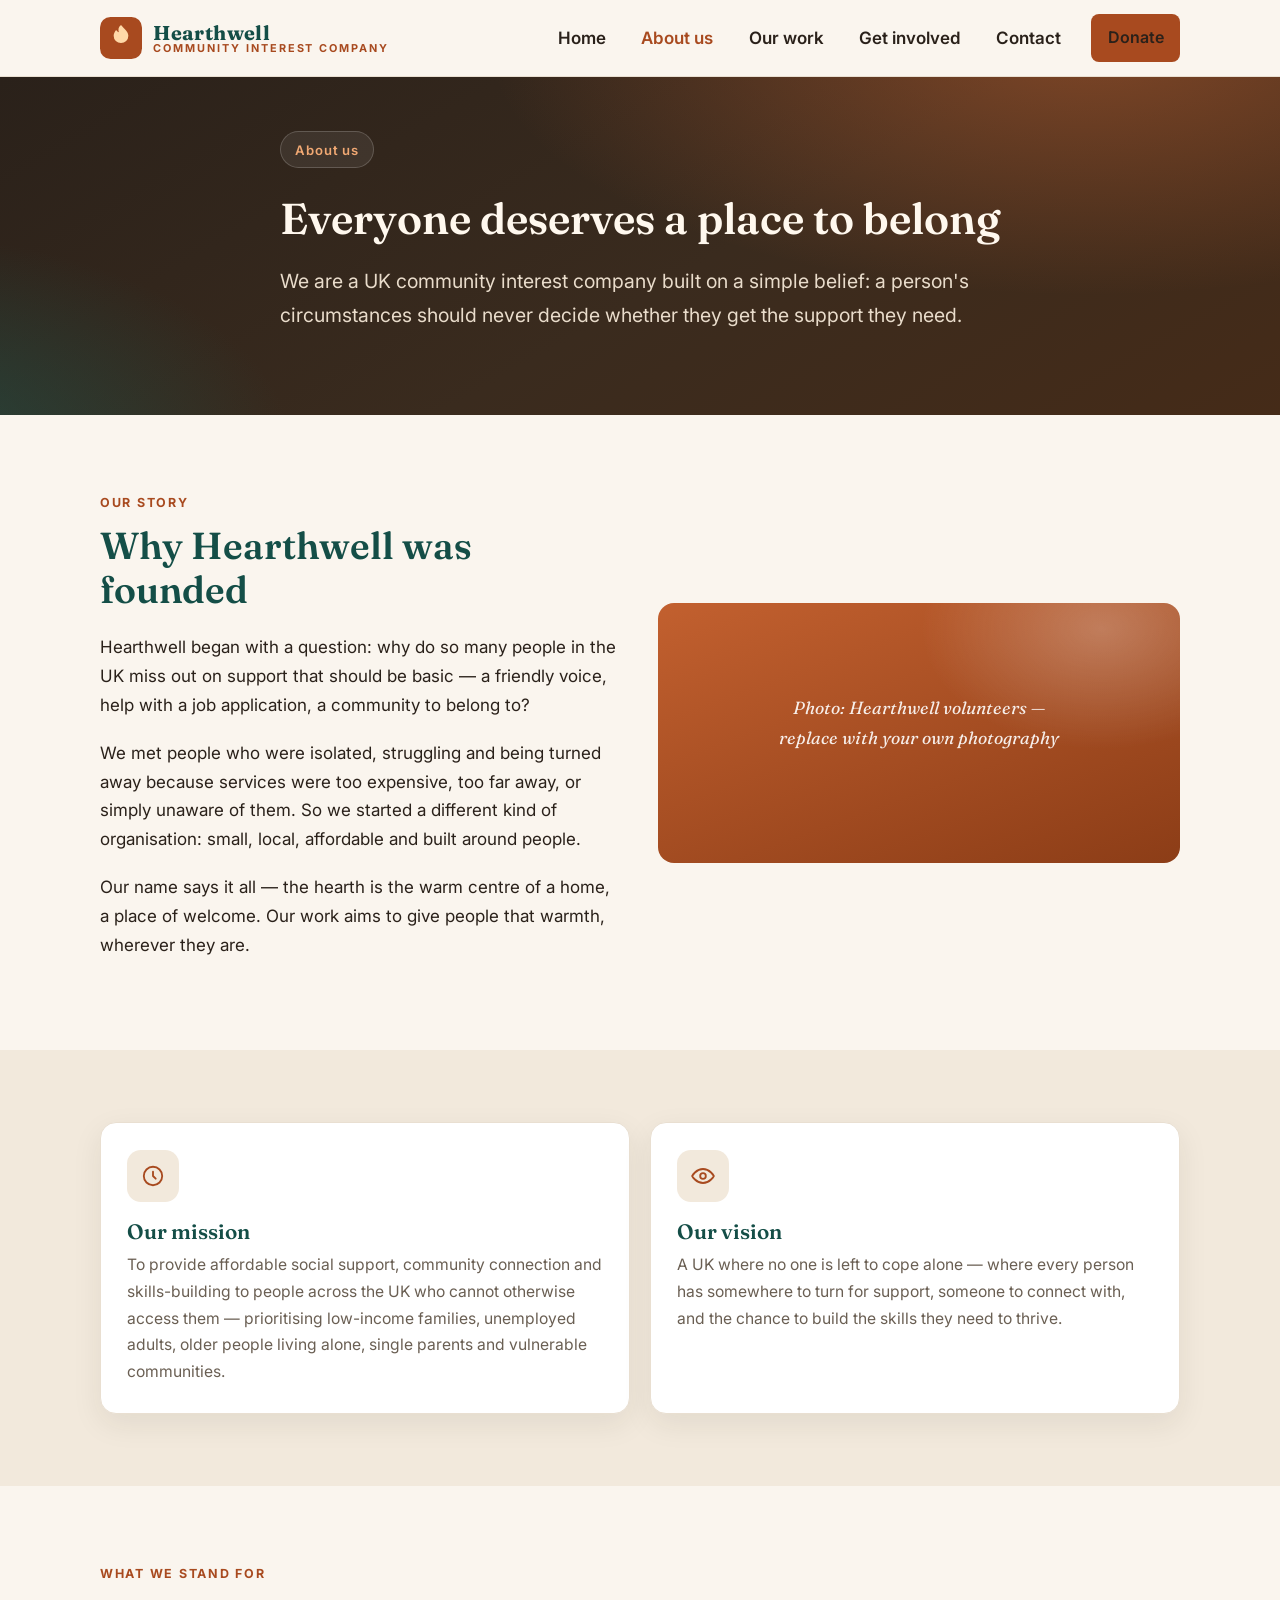
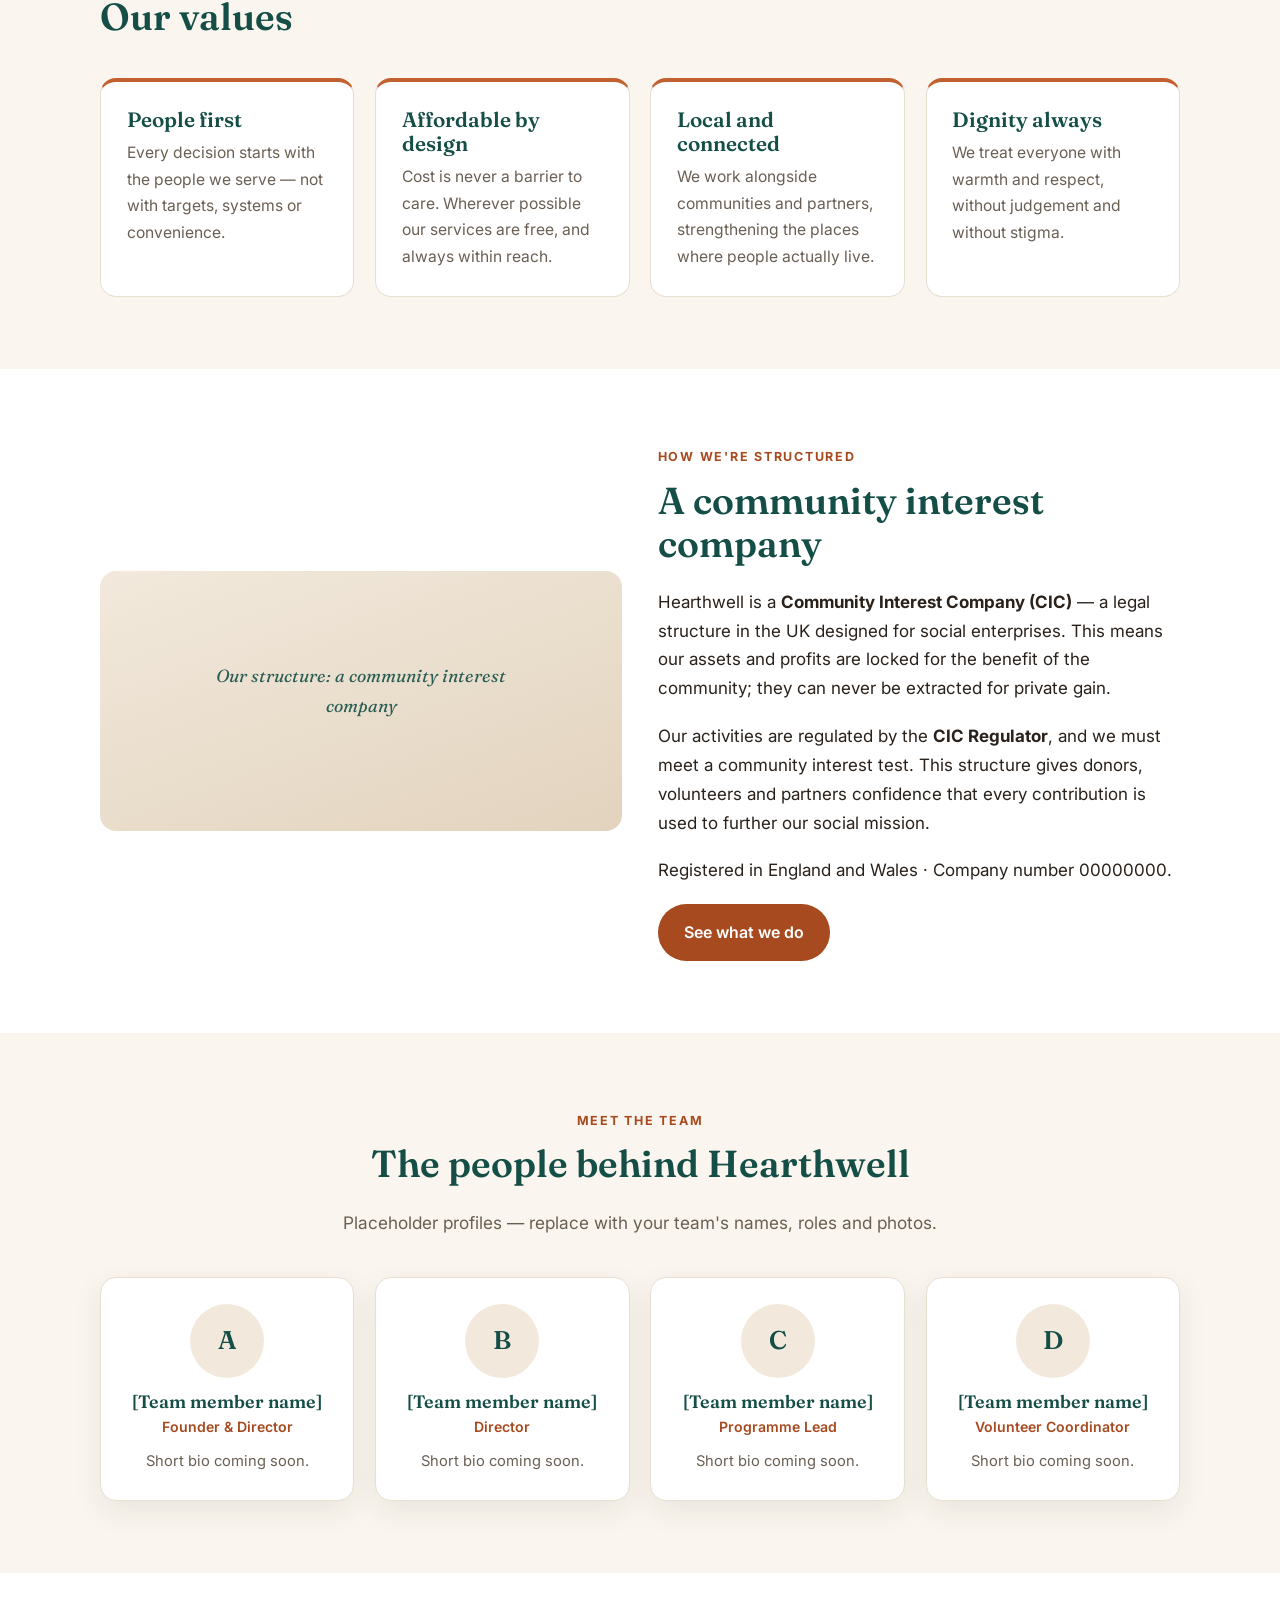
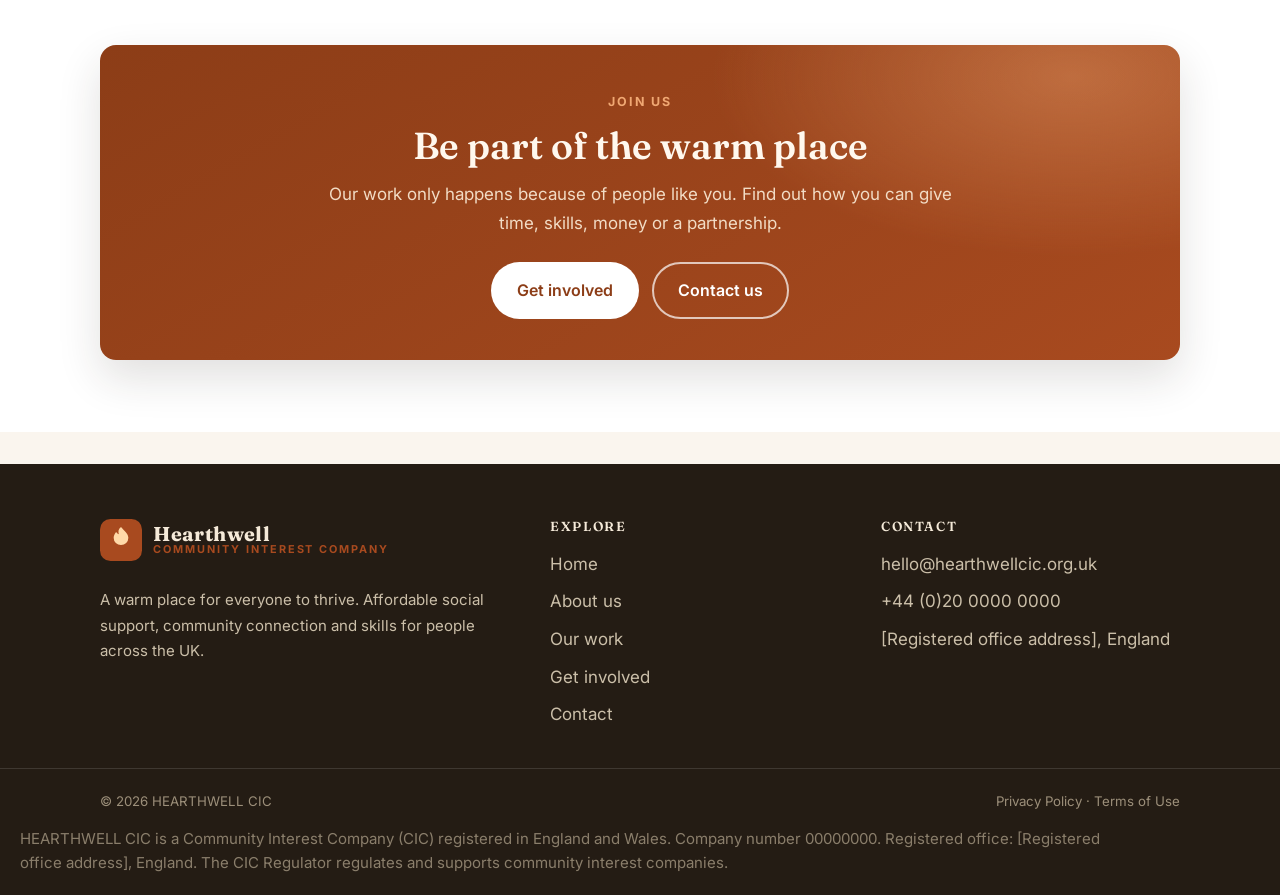
==== about.html @ 3e291510 "Initial release: HEARTHWELL CIC website (static, 5 pages)" ====
<!DOCTYPE html>
<html lang="en-GB">
<head>
  <meta charset="UTF-8">
  <meta name="viewport" content="width=device-width, initial-scale=1.0">
  <title>About us — HEARTHWELL CIC</title>

  <meta name="description" content="HEARTHWELL CIC is a UK community interest company built on the belief that everyone deserves affordable support, connection and a chance to build skills. Read about our story, mission, values and how we are structured.">
  <meta name="theme-color" content="#A84A1F">

  <meta property="og:type" content="website">
  <meta property="og:site_name" content="HEARTHWELL CIC">
  <meta property="og:title" content="About us — HEARTHWELL CIC">
  <meta property="og:description" content="Our story, mission, values and how we're structured as a UK community interest company.">

  <link rel="icon" href="data:image/svg+xml,%3Csvg xmlns='http://www.w3.org/2000/svg' viewBox='0 0 48 48'%3E%3Crect width='48' height='48' rx='12' fill='%23A84A1F'/%3E%3Cpath d='M24 10c4 5 8 7.5 8 12a8 8 0 1 1-16 0c0-2.5 1.2-4.5 2.6-6.3.9 1.2 1.9 2 3 2.4-1-3.2-.4-5.7 2.4-8.1Z' fill='%23FFD9A8'/%3E%3C/svg%3E">

  <link rel="preconnect" href="https://fonts.googleapis.com">
  <link rel="preconnect" href="https://fonts.gstatic.com" crossorigin>
  <link href="https://fonts.googleapis.com/css2?family=Fraunces:opsz,wght@9..144,500;9..144,600;9..144,700&family=Inter:wght@400;600;700&display=swap" rel="stylesheet">

  <link rel="stylesheet" href="css/style.css">
</head>
<body>
  <a class="skip-link" href="#main">Skip to main content</a>

  <header class="header">
    <div class="container header__inner">
      <a class="brand" href="index.html" aria-label="HEARTHWELL CIC — home">
        <svg class="brand__mark" viewBox="0 0 48 48" fill="none" aria-hidden="true">
          <rect width="48" height="48" rx="12" fill="#A84A1F"/>
          <path d="M24 9c4.2 5.2 8.4 7.8 8.4 12.4A8.4 8.4 0 0 1 15.6 21.4c0-2.6 1.3-4.7 2.8-6.6 1 1.3 2 2.1 3.2 2.5-1.1-3.4-.5-6 2.4-8.3Z" fill="#FFD9A8"/>
        </svg>
        <span class="brand__name">Hearthwell<small>Community Interest Company</small></span>
      </a>

      <button class="nav__toggle" aria-expanded="false" aria-controls="nav-links" aria-label="Open menu">
        <span></span><span></span><span></span>
      </button>

      <nav class="nav-links" id="nav-links" aria-label="Main navigation">
        <ul>
          <li><a href="index.html">Home</a></li>
          <li><a href="about.html" aria-current="page">About us</a></li>
          <li><a href="our-work.html">Our work</a></li>
          <li><a href="get-involved.html">Get involved</a></li>
          <li><a href="contact.html">Contact</a></li>
          <li><a class="btn btn--primary" href="get-involved.html">Donate</a></li>
        </ul>
      </nav>
    </div>
  </header>

  <main id="main">

    <!-- ===== Hero ===== -->
    <section class="hero hero--short">
      <div class="container hero__inner">
        <span class="hero__badge">About us</span>
        <h1>Everyone deserves a place to belong</h1>
        <p class="lede">We are a UK community interest company built on a simple belief: a person's circumstances should never decide whether they get the support they need.</p>
      </div>
    </section>

    <!-- ===== Story ===== -->
    <section class="section">
      <div class="container split">
        <div class="reveal">
          <span class="eyebrow">Our story</span>
          <h2>Why Hearthwell was founded</h2>
          <p>Hearthwell began with a question: why do so many people in the UK miss out on support that should be basic — a friendly voice, help with a job application, a community to belong to?</p>
          <p>We met people who were isolated, struggling and being turned away because services were too expensive, too far away, or simply unaware of them. So we started a different kind of organisation: small, local, affordable and built around people.</p>
          <p>Our name says it all — the hearth is the warm centre of a home, a place of welcome. Our work aims to give people that warmth, wherever they are.</p>
        </div>
        <div class="photo photo--ember reveal" aria-hidden="true">
          <p class="photo__label">Photo: Hearthwell volunteers — replace with your own photography</p>
        </div>
      </div>
    </section>

    <!-- ===== Mission & vision ===== -->
    <section class="section section--tint">
      <div class="container">
        <div class="card-grid">
          <article class="card reveal">
            <div class="card__icon">
              <svg viewBox="0 0 24 24" fill="none" stroke="currentColor" stroke-width="1.7" stroke-linecap="round" stroke-linejoin="round" width="26" height="26" aria-hidden="true">
                <circle cx="12" cy="12" r="8.5"/>
                <path d="M12 8v4l2.5 2.5"/>
              </svg>
            </div>
            <h3>Our mission</h3>
            <p>To provide affordable social support, community connection and skills-building to people across the UK who cannot otherwise access them — prioritising low-income families, unemployed adults, older people living alone, single parents and vulnerable communities.</p>
          </article>
          <article class="card reveal">
            <div class="card__icon">
              <svg viewBox="0 0 24 24" fill="none" stroke="currentColor" stroke-width="1.7" stroke-linecap="round" stroke-linejoin="round" width="26" height="26" aria-hidden="true">
                <path d="M2 12s3.5-6.5 10-6.5S22 12 22 12s-3.5 6.5-10 6.5S2 12 2 12Z"/>
                <circle cx="12" cy="12" r="2.6"/>
              </svg>
            </div>
            <h3>Our vision</h3>
            <p>A UK where no one is left to cope alone — where every person has somewhere to turn for support, someone to connect with, and the chance to build the skills they need to thrive.</p>
          </article>
        </div>
      </div>
    </section>

    <!-- ===== Values ===== -->
    <section class="section">
      <div class="container">
        <div class="section-head reveal">
          <span class="eyebrow">What we stand for</span>
          <h2>Our values</h2>
        </div>
        <div class="values-grid">
          <article class="value reveal">
            <h3>People first</h3>
            <p>Every decision starts with the people we serve — not with targets, systems or convenience.</p>
          </article>
          <article class="value reveal">
            <h3>Affordable by design</h3>
            <p>Cost is never a barrier to care. Wherever possible our services are free, and always within reach.</p>
          </article>
          <article class="value reveal">
            <h3>Local and connected</h3>
            <p>We work alongside communities and partners, strengthening the places where people actually live.</p>
          </article>
          <article class="value reveal">
            <h3>Dignity always</h3>
            <p>We treat everyone with warmth and respect, without judgement and without stigma.</p>
          </article>
        </div>
      </div>
    </section>

    <!-- ===== Structure ===== -->
    <section class="section section--paper">
      <div class="container split">
        <div class="photo photo--cream reveal" aria-hidden="true">
          <p class="photo__label">Our structure: a community interest company</p>
        </div>
        <div class="reveal">
          <span class="eyebrow">How we're structured</span>
          <h2>A community interest company</h2>
          <p>Hearthwell is a <strong>Community Interest Company (CIC)</strong> — a legal structure in the UK designed for social enterprises. This means our assets and profits are locked for the benefit of the community; they can never be extracted for private gain.</p>
          <p>Our activities are regulated by the <strong>CIC Regulator</strong>, and we must meet a community interest test. This structure gives donors, volunteers and partners confidence that every contribution is used to further our social mission.</p>
          <!-- Replace with your real registration details before launch -->
          <p>Registered in England and Wales · Company number 00000000.</p>
          <a class="btn btn--primary" href="our-work.html">See what we do</a>
        </div>
      </div>
    </section>

    <!-- ===== Team ===== -->
    <section class="section">
      <div class="container">
        <div class="section-head section-head--center reveal">
          <span class="eyebrow">Meet the team</span>
          <h2>The people behind Hearthwell</h2>
          <p>Placeholder profiles — replace with your team's names, roles and photos.</p>
        </div>
        <div class="team-grid">
          <article class="team-card reveal">
            <div class="team-card__avatar" aria-hidden="true">A</div>
            <h3>[Team member name]</h3>
            <p class="team-card__role">Founder &amp; Director</p>
            <p>Short bio coming soon.</p>
          </article>
          <article class="team-card reveal">
            <div class="team-card__avatar" aria-hidden="true">B</div>
            <h3>[Team member name]</h3>
            <p class="team-card__role">Director</p>
            <p>Short bio coming soon.</p>
          </article>
          <article class="team-card reveal">
            <div class="team-card__avatar" aria-hidden="true">C</div>
            <h3>[Team member name]</h3>
            <p class="team-card__role">Programme Lead</p>
            <p>Short bio coming soon.</p>
          </article>
          <article class="team-card reveal">
            <div class="team-card__avatar" aria-hidden="true">D</div>
            <h3>[Team member name]</h3>
            <p class="team-card__role">Volunteer Coordinator</p>
            <p>Short bio coming soon.</p>
          </article>
        </div>
      </div>
    </section>

    <!-- ===== CTA ===== -->
    <section class="section section--paper">
      <div class="container">
        <div class="cta-banner reveal">
          <span class="eyebrow" style="color:#F0A873;">Join us</span>
          <h2>Be part of the warm place</h2>
          <p>Our work only happens because of people like you. Find out how you can give time, skills, money or a partnership.</p>
          <div class="cta-banner__actions">
            <a class="btn btn--light" href="get-involved.html">Get involved</a>
            <a class="btn btn--outline-light" href="contact.html">Contact us</a>
          </div>
        </div>
      </div>
    </section>

  </main>

  <footer class="footer">
    <div class="container footer__grid">
      <div>
        <div class="footer__brand">
          <a class="brand" href="index.html" aria-label="HEARTHWELL CIC — home">
            <svg class="brand__mark" viewBox="0 0 48 48" fill="none" aria-hidden="true">
              <rect width="48" height="48" rx="12" fill="#A84A1F"/>
              <path d="M24 9c4.2 5.2 8.4 7.8 8.4 12.4A8.4 8.4 0 0 1 15.6 21.4c0-2.6 1.3-4.7 2.8-6.6 1 1.3 2 2.1 3.2 2.5-1.1-3.4-.5-6 2.4-8.3Z" fill="#FFD9A8"/>
            </svg>
            <span class="brand__name">Hearthwell<small>Community Interest Company</small></span>
          </a>
        </div>
        <p>A warm place for everyone to thrive. Affordable social support, community connection and skills for people across the UK.</p>
      </div>

      <nav aria-label="Footer — explore">
        <h4>Explore</h4>
        <ul>
          <li><a href="index.html">Home</a></li>
          <li><a href="about.html">About us</a></li>
          <li><a href="our-work.html">Our work</a></li>
          <li><a href="get-involved.html">Get involved</a></li>
          <li><a href="contact.html">Contact</a></li>
        </ul>
      </nav>

      <div>
        <h4>Contact</h4>
        <ul>
          <li><a href="mailto:hello@hearthwellcic.org.uk">hello@hearthwellcic.org.uk</a></li>
          <li>+44 (0)20 0000 0000</li>
          <li>[Registered office address], England</li>
        </ul>
      </div>
    </div>

    <div class="footer__bottom">
      <div class="container">
        <span>© <span id="year">2026</span> HEARTHWELL CIC</span>
        <span>Privacy Policy · Terms of Use</span>
      </div>
      <p class="container footer__legal">
        HEARTHWELL CIC is a Community Interest Company (CIC) registered in England and Wales.
        Company number 00000000. Registered office: [Registered office address], England.
        The CIC Regulator regulates and supports community interest companies.
      </p>
    </div>
  </footer>

  <script src="js/main.js"></script>
</body>
</html>
---- css/style.css ----
/* ============================================================
   HEARTHWELL CIC — global stylesheet
   Community Interest Company website · warm, accessible, responsive
   ============================================================ */

/* ---------- Design tokens ---------- */
:root {
  /* Brand — warm hearth palette */
  --brand-700: #8C3D17;          /* deep ember — hover states        */
  --brand-600: #A84A1F;          /* primary terracotta (on light)    */
  --brand-500: #C2602F;          /* vivid ember — decorative         */
  --teal-700:  #144E47;          /* deep teal — headings on cream    */
  --teal-600:  #1B625A;          /* teal accents                     */
  --ink:       #2A211A;          /* near-black warm brown            */
  --stone:     #6A5F53;          /* secondary text                   */
  --cream:     #FAF5EE;          /* page background                  */
  --paper:     #FFFFFF;          /* cards / surfaces                 */
  --line:      #E9DFD1;          /* hairline borders                 */
  --sand:      #F2E9DC;          /* tinted section background        */

  /* Type */
  --font-body:  "Inter", "Segoe UI", system-ui, -apple-system, sans-serif;
  --font-head:  "Fraunces", Georgia, "Times New Roman", serif;

  /* Layout */
  --container: 1120px;
  --radius:    16px;
  --radius-sm: 10px;
  --shadow:    0 10px 30px rgba(42, 33, 26, 0.08);
  --shadow-lg: 0 18px 44px rgba(42, 33, 26, 0.14);

  --focus: 0 0 0 3px rgba(27, 98, 90, 0.45);
}

/* ---------- Reset / base ---------- */
*, *::before, *::after { box-sizing: border-box; }

html { scroll-behavior: smooth; -webkit-text-size-adjust: 100%; }

body {
  margin: 0;
  font-family: var(--font-body);
  font-size: 1.0625rem;          /* 17px — comfortable reading      */
  line-height: 1.7;
  color: var(--ink);
  background: var(--cream);
}

img, svg { display: block; max-width: 100%; height: auto; }

a { color: var(--brand-600); text-decoration-thickness: 1px; text-underline-offset: 3px; }
a:hover { color: var(--brand-700); }

h1, h2, h3, h4 {
  font-family: var(--font-head);
  font-weight: 600;
  line-height: 1.15;
  margin: 0 0 0.6em;
  color: var(--teal-700);
}

h1 { font-size: clamp(2.1rem, 5vw, 3.3rem); }
h2 { font-size: clamp(1.7rem, 3.4vw, 2.35rem); }
h3 { font-size: 1.3rem; }
h4 { font-size: 1.08rem; }

p { margin: 0 0 1.1em; }
ul { padding-left: 1.2em; }

:focus-visible { outline: 3px solid var(--teal-600); outline-offset: 2px; border-radius: 4px; }

/* Skip link for accessibility */
.skip-link {
  position: absolute;
  left: -999px;
  top: 0;
  background: var(--teal-700);
  color: #fff;
  padding: 0.7rem 1.2rem;
  border-radius: 0 0 var(--radius-sm) 0;
  z-index: 100;
  font-weight: 600;
}
.skip-link:focus { left: 0; color: #fff; }

/* ---------- Layout helpers ---------- */
.container { max-width: var(--container); margin-inline: auto; padding-inline: 20px; }
.section { padding: 4.5rem 0; }
.section--tint { background: var(--sand); }
.section--paper { background: var(--paper); }

.eyebrow {
  display: inline-block;
  font-size: 0.78rem;
  font-weight: 700;
  letter-spacing: 0.14em;
  text-transform: uppercase;
  color: var(--brand-600);
  margin-bottom: 0.7rem;
}

.section-head { max-width: 720px; margin-bottom: 2.5rem; }
.section-head p { color: var(--stone); font-size: 1.08rem; }
.section-head--center { margin-inline: auto; text-align: center; }

/* ---------- Buttons ---------- */
.btn {
  display: inline-flex;
  align-items: center;
  gap: 0.5rem;
  font-family: var(--font-body);
  font-weight: 600;
  font-size: 1rem;
  padding: 0.8rem 1.5rem;
  border-radius: 999px;
  border: 2px solid transparent;
  cursor: pointer;
  text-decoration: none;
  transition: background-color 0.2s ease, color 0.2s ease, transform 0.1s ease, box-shadow 0.2s ease;
}
.btn:active { transform: translateY(1px); }

.btn--primary { background: var(--brand-600); color: #fff; }
.btn--primary:hover { background: var(--brand-700); color: #fff; box-shadow: 0 6px 18px rgba(168, 74, 31, 0.35); }

.btn--ghost { border-color: var(--brand-600); color: var(--brand-600); background: transparent; }
.btn--ghost:hover { background: var(--brand-600); color: #fff; }

.btn--light { background: #fff; color: var(--brand-700); }
.btn--light:hover { background: var(--sand); color: var(--brand-700); }

.btn--outline-light { border-color: rgba(255,255,255,0.7); color: #fff; background: transparent; }
.btn--outline-light:hover { background: rgba(255,255,255,0.12); color: #fff; }

/* ---------- Header / nav ---------- */
.header {
  position: sticky;
  top: 0;
  z-index: 50;
  background: rgba(250, 245, 238, 0.92);
  backdrop-filter: blur(10px);
  border-bottom: 1px solid var(--line);
}
.header__inner {
  display: flex;
  align-items: center;
  justify-content: space-between;
  gap: 1rem;
  min-height: 76px;
}

.brand { display: inline-flex; align-items: center; gap: 0.7rem; text-decoration: none; }
.brand__mark { width: 42px; height: 42px; flex: none; }
.brand__name {
  font-family: var(--font-head);
  font-weight: 700;
  font-size: 1.25rem;
  letter-spacing: 0.02em;
  color: var(--teal-700);
  line-height: 1.05;
}
.brand__name small {
  display: block;
  font-family: var(--font-body);
  font-size: 0.68rem;
  font-weight: 700;
  letter-spacing: 0.18em;
  color: var(--brand-600);
  text-transform: uppercase;
}

.nav__toggle {
  display: inline-flex;
  flex-direction: column;
  justify-content: center;
  gap: 5px;
  width: 46px;
  height: 46px;
  padding: 10px;
  background: none;
  border: 1px solid var(--line);
  border-radius: var(--radius-sm);
  cursor: pointer;
}
.nav__toggle span {
  display: block;
  height: 2px;
  width: 100%;
  background: var(--ink);
  border-radius: 2px;
  transition: transform 0.25s ease, opacity 0.2s ease;
}
.nav__toggle[aria-expanded="true"] span:nth-child(1) { transform: translateY(7px) rotate(45deg); }
.nav__toggle[aria-expanded="true"] span:nth-child(2) { opacity: 0; }
.nav__toggle[aria-expanded="true"] span:nth-child(3) { transform: translateY(-7px) rotate(-45deg); }

.nav-links {
  display: none;
  position: absolute;
  top: 100%;
  left: 0;
  right: 0;
  background: var(--cream);
  border-bottom: 1px solid var(--line);
  padding: 0.6rem 20px 1.2rem;
  box-shadow: 0 16px 30px rgba(42,33,26,0.08);
}
.nav-links.is-open { display: block; }
.nav-links ul { list-style: none; margin: 0; padding: 0; }
.nav-links li + li { margin-top: 0.2rem; }
.nav-links a {
  display: block;
  padding: 0.6rem 0.5rem;
  text-decoration: none;
  font-weight: 600;
  color: var(--ink);
  border-radius: 8px;
}
.nav-links a:hover { color: var(--brand-600); background: var(--sand); }
.nav-links a[aria-current="page"] { color: var(--brand-600); }
.nav-links .btn { margin: 0.9rem 0.5rem 0.2rem; }

@media (min-width: 900px) {
  .nav__toggle { display: none; }
  .nav-links { position: static; display: block; background: none; box-shadow: none; border: 0; padding: 0; }
  .nav-links ul { display: flex; align-items: center; gap: 0.4rem; }
  .nav-links li + li { margin-top: 0; }
  .nav-links a { padding: 0.5rem 0.9rem; }
  .nav-links .btn { margin: 0 0 0 0.6rem; }
}

/* ---------- Hero ---------- */
.hero {
  background:
    radial-gradient(1000px 420px at 85% -10%, rgba(194, 96, 47, 0.5), transparent 60%),
    radial-gradient(700px 360px at -10% 110%, rgba(27, 98, 90, 0.55), transparent 60%),
    linear-gradient(150deg, #2A211A 0%, #3A2B1E 55%, #452B18 100%);
  color: #F5EFE4;
  padding: 5rem 0 5.5rem;
}
.hero__inner { max-width: 820px; }
.hero .eyebrow { color: #F0A873; }
.hero h1 { color: #FFF8EE; margin-bottom: 0.5em; }
.hero p.lede { font-size: 1.22rem; color: #E9DCCB; margin-bottom: 1.6rem; max-width: 62ch; }
.hero__actions { display: flex; flex-wrap: wrap; gap: 0.8rem; }
.hero__badge {
  display: inline-flex;
  align-items: center;
  gap: 0.5rem;
  font-size: 0.82rem;
  font-weight: 600;
  letter-spacing: 0.06em;
  color: #F0A873;
  background: rgba(255,255,255,0.07);
  border: 1px solid rgba(255,255,255,0.18);
  border-radius: 999px;
  padding: 0.4rem 0.9rem;
  margin-bottom: 1.6rem;
}
.hero--short { padding: 3.4rem 0 3.6rem; }
.hero--short .hero__inner { max-width: 760px; }
.hero--short h1 { font-size: clamp(1.9rem, 4.4vw, 2.7rem); }

/* ---------- Cards ---------- */
.card-grid {
  display: grid;
  grid-template-columns: repeat(auto-fit, minmax(245px, 1fr));
  gap: 1.3rem;
}
.card {
  background: var(--paper);
  border: 1px solid var(--line);
  border-radius: var(--radius);
  padding: 1.7rem 1.6rem;
  box-shadow: var(--shadow);
  display: flex;
  flex-direction: column;
}
.card__icon {
  width: 52px;
  height: 52px;
  border-radius: 14px;
  background: var(--sand);
  color: var(--brand-600);
  display: grid;
  place-items: center;
  margin-bottom: 1.1rem;
}
.card h3 { margin-bottom: 0.4em; }
.card p { color: var(--stone); font-size: 0.98rem; margin-bottom: 0; }
.card a.card__link { margin-top: auto; padding-top: 0.9rem; font-weight: 600; }

/* ---------- Chips (who we help) ---------- */
.chips { display: flex; flex-wrap: wrap; gap: 0.7rem; }
.chip {
  display: inline-flex;
  align-items: center;
  gap: 0.45rem;
  background: var(--paper);
  border: 1px solid var(--line);
  border-radius: 999px;
  padding: 0.55rem 1.05rem;
  font-weight: 600;
  font-size: 0.95rem;
  color: var(--teal-700);
  box-shadow: var(--shadow);
}
.chip svg { color: var(--brand-600); }

/* ---------- Story / split layout ---------- */
.split {
  display: grid;
  gap: 2.2rem;
  align-items: center;
}
@media (min-width: 860px) { .split { grid-template-columns: 1fr 1fr; } }

/* Placeholder "photo" block — swap for real photography later */
.photo {
  border-radius: var(--radius);
  min-height: 260px;
  display: grid;
  place-items: center;
  padding: 2rem;
  text-align: center;
  color: #fff;
  background:
    radial-gradient(300px 200px at 20% 0%, rgba(240,168,115,0.5), transparent 60%),
    linear-gradient(160deg, #1B625A, #144E47);
}
.photo--ember {
  background:
    radial-gradient(300px 200px at 85% 10%, rgba(255,255,255,0.25), transparent 60%),
    linear-gradient(160deg, #C2602F, #8C3D17);
}
.photo--cream { background: linear-gradient(160deg, #F2E9DC, #E2D3BE); color: var(--teal-700); }
.photo__label {
  font-family: var(--font-head);
  font-size: 1.1rem;
  font-style: italic;
  opacity: 0.9;
  max-width: 28ch;
}

/* ---------- Values ---------- */
.values-grid { display: grid; gap: 1.3rem; grid-template-columns: repeat(auto-fit, minmax(230px, 1fr)); }
.value {
  background: var(--paper);
  border-radius: var(--radius);
  border: 1px solid var(--line);
  padding: 1.6rem;
  border-top: 4px solid var(--brand-500);
}
.value h3 { margin-bottom: 0.4em; }
.value p { color: var(--stone); font-size: 0.98rem; margin-bottom: 0; }

/* ---------- Team ---------- */
.team-grid { display: grid; gap: 1.3rem; grid-template-columns: repeat(auto-fit, minmax(220px, 1fr)); }
.team-card {
  background: var(--paper);
  border: 1px solid var(--line);
  border-radius: var(--radius);
  padding: 1.6rem;
  text-align: center;
  box-shadow: var(--shadow);
}
.team-card__avatar {
  width: 74px; height: 74px;
  margin: 0 auto 0.9rem;
  border-radius: 50%;
  background: var(--sand);
  color: var(--teal-700);
  display: grid;
  place-items: center;
  font-family: var(--font-head);
  font-size: 1.6rem;
  font-weight: 600;
}
.team-card h3 { margin-bottom: 0.15em; font-size: 1.12rem; }
.team-card .team-card__role { color: var(--brand-600); font-weight: 600; font-size: 0.88rem; margin-bottom: 0.7em; }
.team-card p { color: var(--stone); font-size: 0.92rem; margin-bottom: 0; }

/* ---------- CTA banner ---------- */
.cta-banner {
  background:
    radial-gradient(600px 300px at 90% 10%, rgba(240,168,115,0.4), transparent 60%),
    linear-gradient(150deg, #8C3D17, #A84A1F);
  color: #FDF3E7;
  border-radius: var(--radius);
  padding: 2.6rem 2rem;
  text-align: center;
  box-shadow: var(--shadow-lg);
}
.cta-banner h2 { color: #FFF8EE; margin-bottom: 0.35em; }
.cta-banner p { color: #F2DCC5; max-width: 58ch; margin-inline: auto; margin-bottom: 1.5rem; }
.cta-banner__actions { display: flex; flex-wrap: wrap; gap: 0.8rem; justify-content: center; }

/* ---------- Programme list ---------- */
.programme {
  background: var(--paper);
  border: 1px solid var(--line);
  border-radius: var(--radius);
  padding: 1.8rem 1.7rem;
  display: grid;
  gap: 1.4rem;
  box-shadow: var(--shadow);
}
.programme + .programme { margin-top: 1.3rem; }
.programme__head { display: flex; align-items: flex-start; gap: 1rem; }
.programme__icon {
  width: 54px; height: 54px; flex: none;
  border-radius: 14px;
  background: var(--sand);
  color: var(--brand-600);
  display: grid;
  place-items: center;
}
.programme h3 { margin: 0.15em 0 0.15em; }
.programme .programme__tag {
  display: inline-block;
  font-size: 0.78rem;
  font-weight: 700;
  letter-spacing: 0.08em;
  text-transform: uppercase;
  color: var(--brand-600);
  margin-top: 0.3rem;
}
.programme p { color: var(--stone); font-size: 0.99rem; }
.programme__meta {
  display: flex;
  flex-wrap: wrap;
  gap: 0.6rem;
  list-style: none;
  margin: 0;
  padding: 0;
}
.programme__meta li {
  font-size: 0.85rem;
  font-weight: 600;
  background: var(--sand);
  color: var(--teal-700);
  border-radius: 999px;
  padding: 0.35rem 0.85rem;
}
@media (min-width: 720px) {
  .programme { grid-template-columns: 1fr; }
}

/* ---------- Steps ---------- */
.steps { display: grid; gap: 1.3rem; grid-template-columns: repeat(auto-fit, minmax(230px, 1fr)); counter-reset: step; }
.step {
  position: relative;
  background: var(--paper);
  border: 1px solid var(--line);
  border-radius: var(--radius);
  padding: 2rem 1.6rem 1.6rem;
  box-shadow: var(--shadow);
}
.step::before {
  counter-increment: step;
  content: "0" counter(step);
  font-family: var(--font-head);
  font-weight: 700;
  font-size: 1.6rem;
  color: var(--brand-500);
}
.step h3 { margin: 0.7em 0 0.35em; }
.step p { color: var(--stone); font-size: 0.97rem; margin-bottom: 0; }

/* ---------- Contact / form ---------- */
.contact-grid { display: grid; gap: 2.4rem; }
@media (min-width: 860px) { .contact-grid { grid-template-columns: 1fr 1.2fr; } }

.contact-list { list-style: none; margin: 0 0 1.6rem; padding: 0; }
.contact-list li { display: flex; gap: 0.9rem; align-items: flex-start; padding: 0.8rem 0; }
.contact-list li + li { border-top: 1px solid var(--line); }
.contact-list svg { color: var(--brand-600); flex: none; margin-top: 3px; }
.contact-list strong { display: block; font-size: 0.82rem; letter-spacing: 0.06em; text-transform: uppercase; color: var(--stone); }
.contact-list a { font-weight: 600; }

.form-card {
  background: var(--paper);
  border: 1px solid var(--line);
  border-radius: var(--radius);
  padding: 1.8rem 1.6rem;
  box-shadow: var(--shadow);
}
.form-grid { display: grid; gap: 1.1rem; }
@media (min-width: 560px) { .form-grid { grid-template-columns: 1fr 1fr; } }
.field { display: flex; flex-direction: column; gap: 0.4rem; }
.field--full { grid-column: 1 / -1; }
.field label { font-weight: 600; font-size: 0.93rem; }
.field input, .field select, .field textarea {
  font-family: var(--font-body);
  font-size: 1rem;
  padding: 0.7rem 0.85rem;
  border: 1px solid var(--line);
  border-radius: var(--radius-sm);
  background: var(--cream);
  color: var(--ink);
}
.field input:focus, .field select:focus, .field textarea:focus {
  outline: none;
  border-color: var(--teal-600);
  box-shadow: var(--focus);
}
.field textarea { resize: vertical; min-height: 130px; }
.form-note { grid-column: 1 / -1; font-size: 0.82rem; color: var(--stone); margin: 0; }

.form-success {
  display: none;
  background: #E6F1EC;
  border: 1px solid #BFD8CB;
  color: #144E47;
  border-radius: var(--radius-sm);
  padding: 1rem 1.1rem;
  margin-bottom: 1.1rem;
  font-weight: 600;
}
.form-success.is-visible { display: block; }

/* ---------- Footer ---------- */
.footer {
  background: #241C14;
  color: #CBBFA9;
  padding: 3.4rem 0 0;
  margin-top: 2rem;
}
.footer__grid { display: grid; gap: 2rem; padding-bottom: 2.4rem; }
@media (min-width: 760px) { .footer__grid { grid-template-columns: 1.4fr 1fr 1fr; } }
.footer h4 { color: #F5EAD9; font-size: 0.82rem; letter-spacing: 0.12em; text-transform: uppercase; margin-bottom: 1rem; }
.footer p { font-size: 0.94rem; }
.footer ul { list-style: none; margin: 0; padding: 0; }
.footer ul li + li { margin-top: 0.55rem; }
.footer a { color: #CBBFA9; text-decoration: none; }
.footer a:hover { color: #F0A873; }
.footer .brand__name { color: #F5EAD9; }
.footer__brand { margin-bottom: 1.1rem; }
.footer__bottom {
  border-top: 1px solid rgba(255,255,255,0.12);
  padding: 1.3rem 0;
  font-size: 0.83rem;
  color: #9C8F7A;
}
.footer__bottom .container { display: flex; flex-wrap: wrap; gap: 0.6rem 1.6rem; justify-content: space-between; }
.footer__legal { margin: 0.9rem 0 0; font-size: 0.8rem; color: #8A7E6B; line-height: 1.6; }

/* ---------- Reveal-on-scroll (progressive enhancement) ---------- */
.reveal { opacity: 0; transform: translateY(14px); transition: opacity 0.6s ease, transform 0.6s ease; }
.reveal.is-visible { opacity: 1; transform: none; }
@media (prefers-reduced-motion: reduce) {
  .reveal { opacity: 1; transform: none; transition: none; }
  html { scroll-behavior: auto; }
}

/* ---------- Small utility ---------- */
.text-center { text-align: center; }
.mt-3 { margin-top: 2.4rem; }
.mb-0 { margin-bottom: 0; }
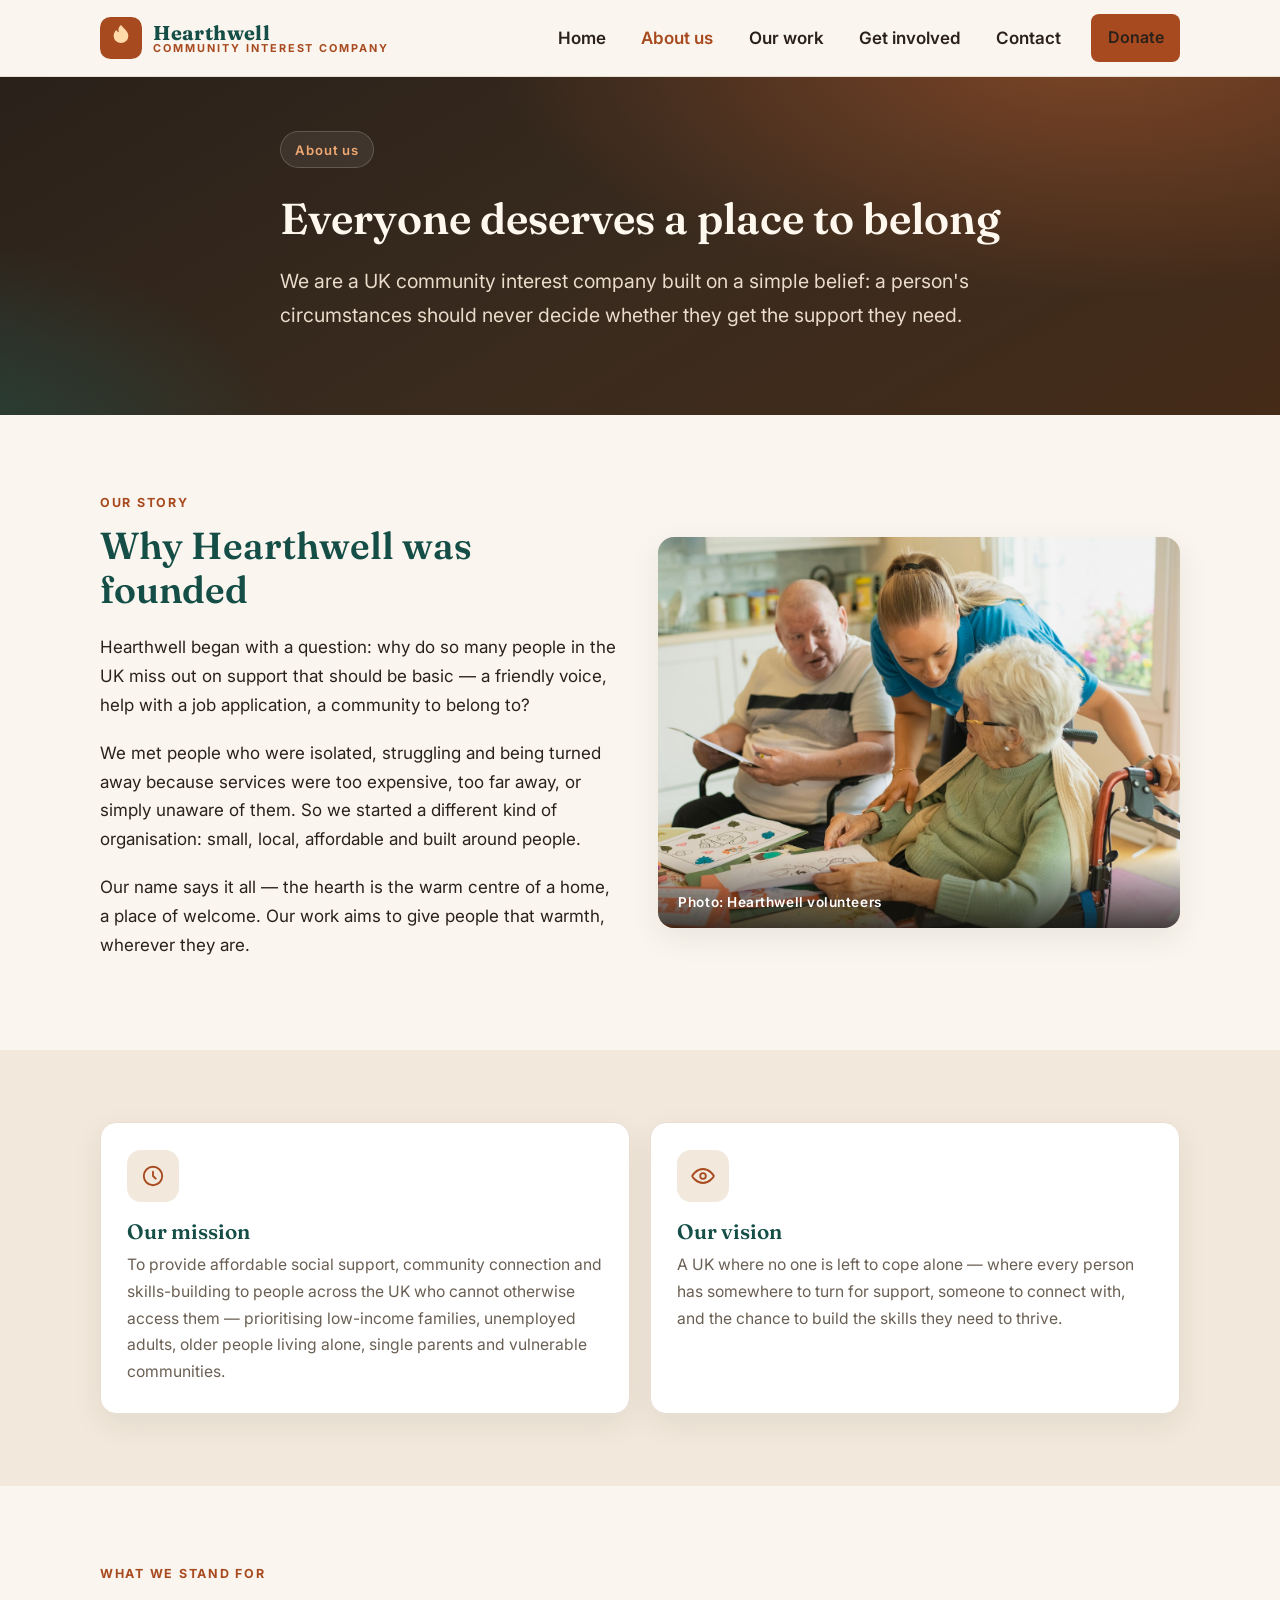
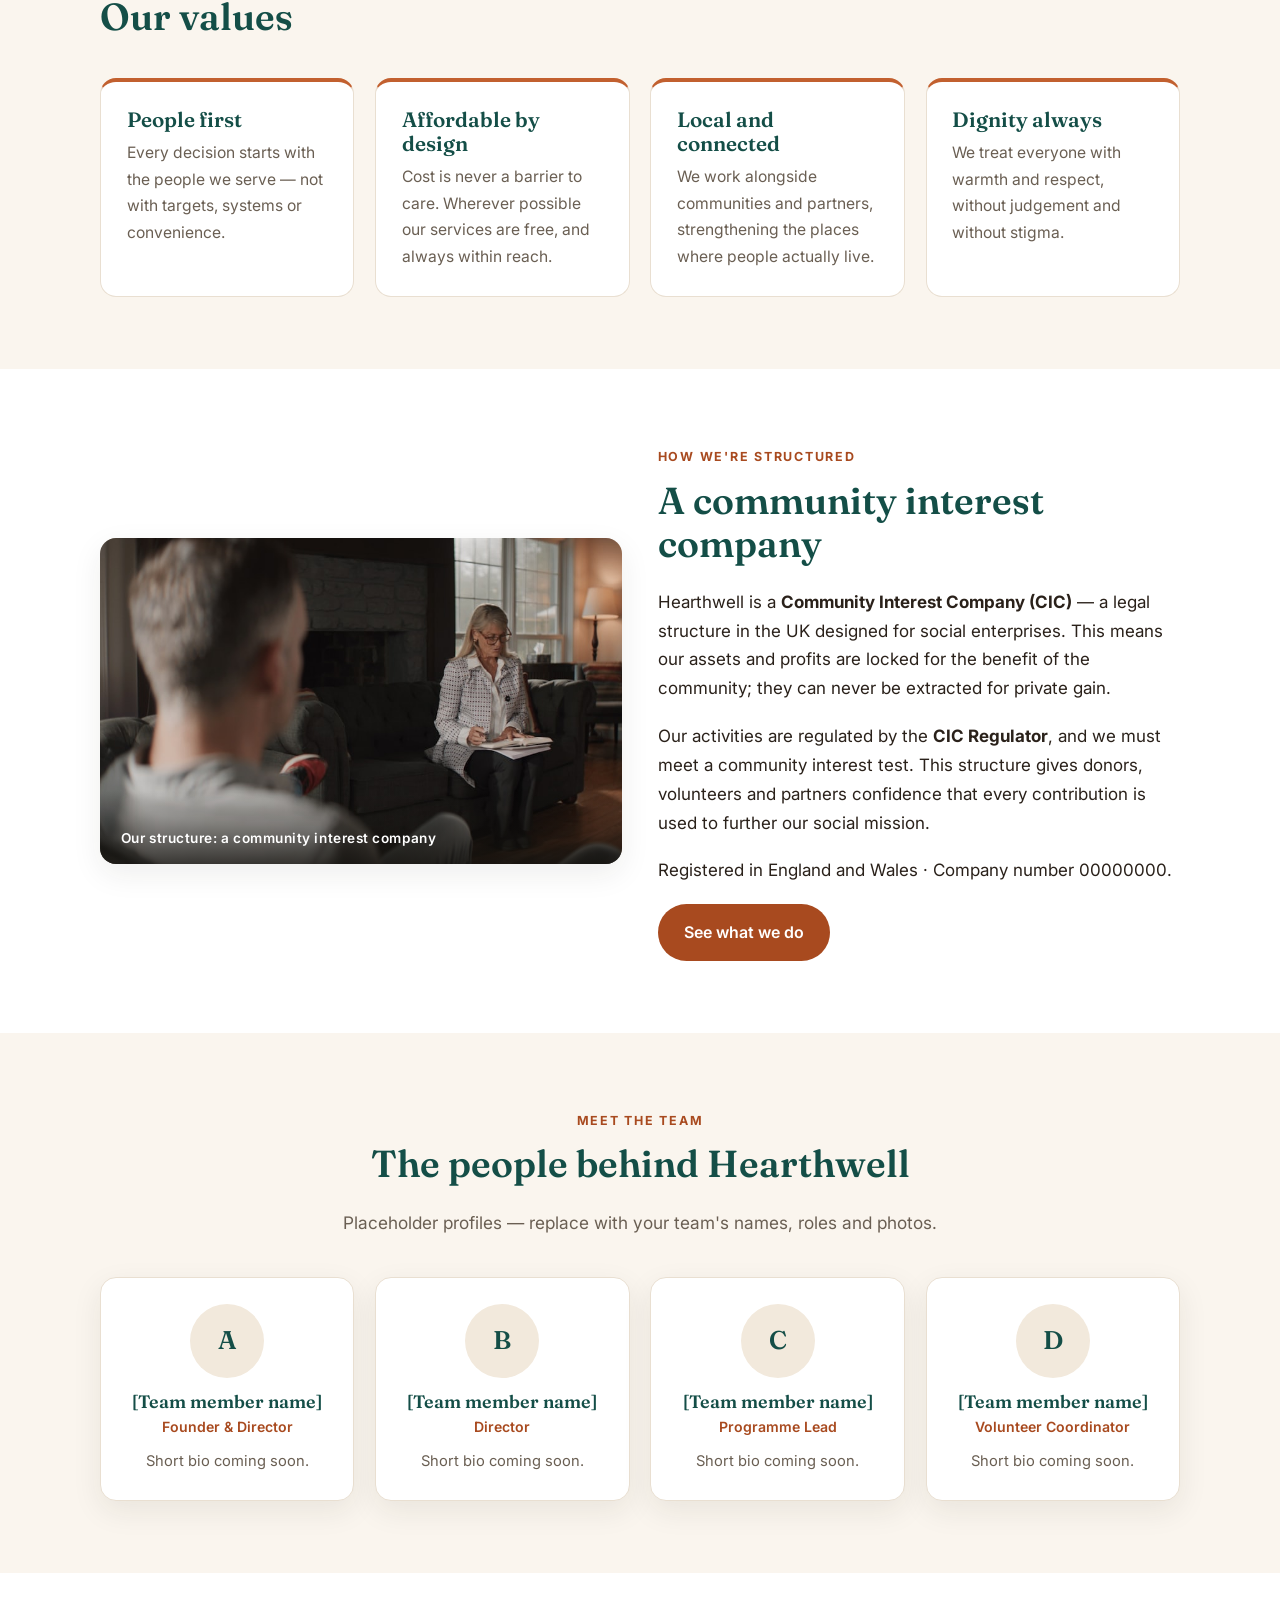
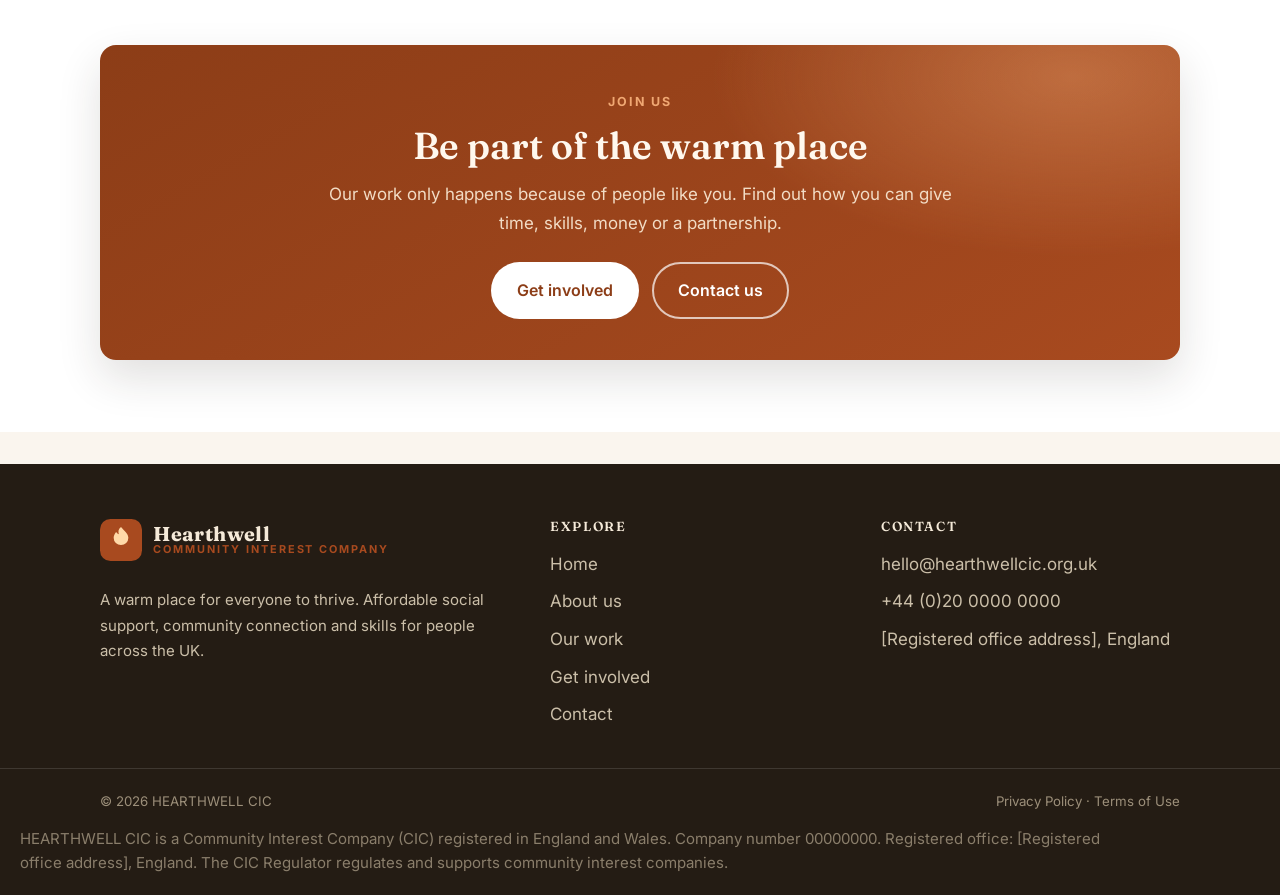
==== commit a0e782d5: "Add real photography across the site (Unsplash, free license)" ====
--- a/about.html
+++ b/about.html
@@ -72,8 +72,9 @@
           <p>We met people who were isolated, struggling and being turned away because services were too expensive, too far away, or simply unaware of them. So we started a different kind of organisation: small, local, affordable and built around people.</p>
           <p>Our name says it all — the hearth is the warm centre of a home, a place of welcome. Our work aims to give people that warmth, wherever they are.</p>
         </div>
-        <div class="photo photo--ember reveal" aria-hidden="true">
-          <p class="photo__label">Photo: Hearthwell volunteers — replace with your own photography</p>
+        <div class="photo photo--tall reveal">
+          <img src="img/volunteers.jpg" alt="A caregiver helping an elderly person enjoy an activity together" width="1400" height="990" loading="lazy">
+          <p class="photo--label">Photo: Hearthwell volunteers</p>
         </div>
       </div>
     </section>
@@ -137,8 +138,9 @@
     <!-- ===== Structure ===== -->
     <section class="section section--paper">
       <div class="container split">
-        <div class="photo photo--cream reveal" aria-hidden="true">
-          <p class="photo__label">Our structure: a community interest company</p>
+        <div class="photo photo--wide reveal">
+          <img src="img/community-circle.jpg" alt="Adults gathered together in a comfortable room for a community support meeting" width="1400" height="525" loading="lazy">
+          <p class="photo--label">Our structure: a community interest company</p>
         </div>
         <div class="reveal">
           <span class="eyebrow">How we're structured</span>
--- a/css/style.css
+++ b/css/style.css
@@ -315,32 +315,37 @@
 }
 @media (min-width: 860px) { .split { grid-template-columns: 1fr 1fr; } }
 
-/* Placeholder "photo" block — swap for real photography later */
+/* Photo frame — real photography (previously a placeholder block) */
 .photo {
   border-radius: var(--radius);
-  min-height: 260px;
-  display: grid;
-  place-items: center;
-  padding: 2rem;
-  text-align: center;
+  overflow: hidden;
+  position: relative;
+  box-shadow: var(--shadow);
+  background: var(--sand);
+}
+.photo img {
+  width: 100%;
+  height: 100%;
+  object-fit: cover;
+  display: block;
+}
+.photo--tall img { aspect-ratio: 4 / 3; }
+.photo--wide img { aspect-ratio: 16 / 10; }
+.photo--label {
+  position: absolute;
+  left: 0;
+  right: 0;
+  bottom: 0;
+  padding: 2.2rem 1.3rem 0.9rem;
   color: #fff;
-  background:
-    radial-gradient(300px 200px at 20% 0%, rgba(240,168,115,0.5), transparent 60%),
-    linear-gradient(160deg, #1B625A, #144E47);
-}
-.photo--ember {
-  background:
-    radial-gradient(300px 200px at 85% 10%, rgba(255,255,255,0.25), transparent 60%),
-    linear-gradient(160deg, #C2602F, #8C3D17);
-}
-.photo--cream { background: linear-gradient(160deg, #F2E9DC, #E2D3BE); color: var(--teal-700); }
-.photo__label {
-  font-family: var(--font-head);
-  font-size: 1.1rem;
-  font-style: italic;
-  opacity: 0.9;
-  max-width: 28ch;
-}
+  font-family: var(--font-body);
+  font-size: 0.85rem;
+  font-weight: 600;
+  letter-spacing: 0.04em;
+  background: linear-gradient(to top, rgba(20, 18, 14, 0.78), transparent);
+  margin: 0;
+}
+@media (max-width: 480px) { .photo--label { display: none; } }
 
 /* ---------- Values ---------- */
 .values-grid { display: grid; gap: 1.3rem; grid-template-columns: repeat(auto-fit, minmax(230px, 1fr)); }
